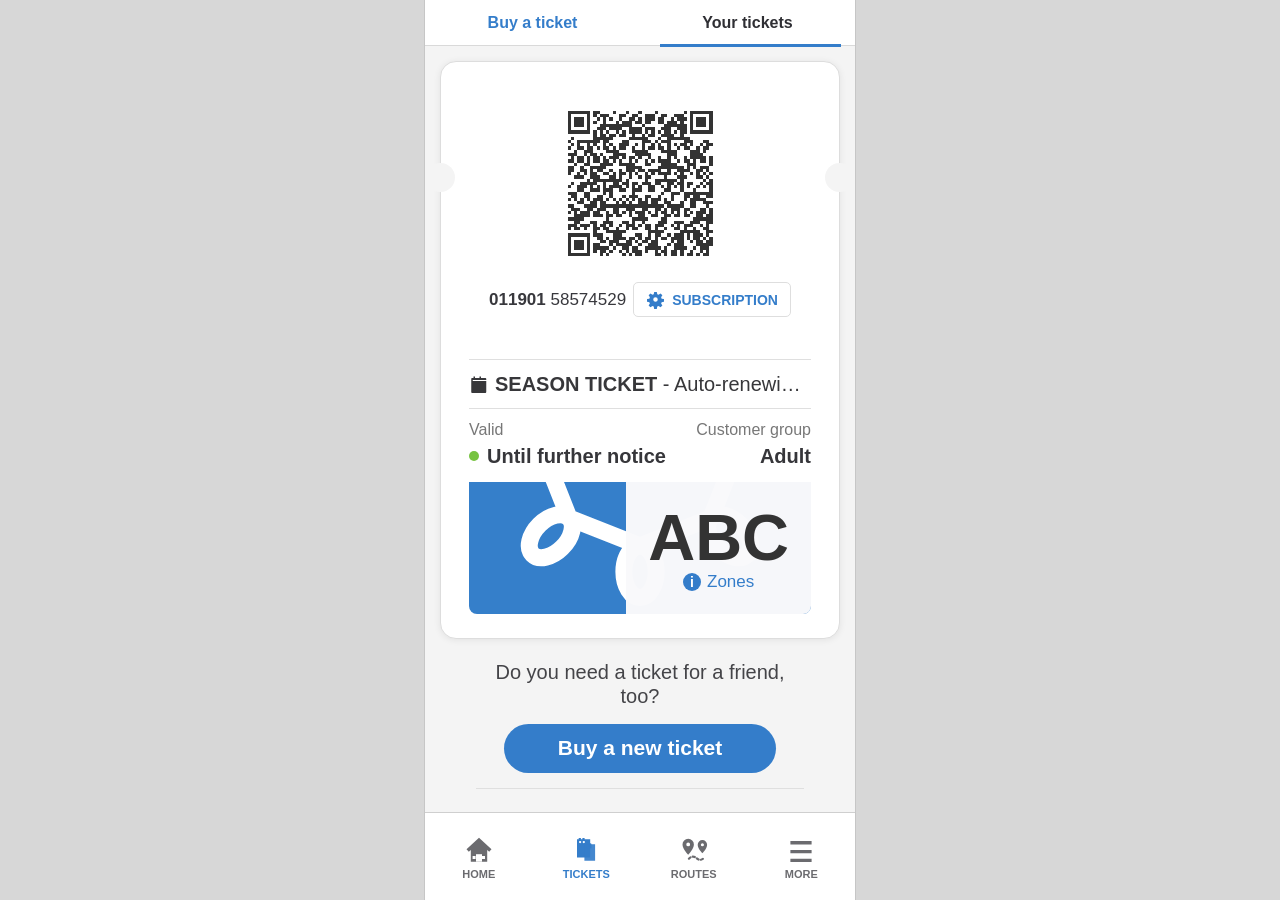
==== index.html @ 48b73ff4 "Add cyan zone color option" ====
<!doctype html>
<html lang="en">
  <head>
    <meta charset="utf-8" />
    <meta name="viewport" content="width=device-width, initial-scale=1" />
    <title>HSL Ticket Mockup</title>
    <meta name="theme-color" content="#f4f4f4" />
    <meta name="apple-mobile-web-app-capable" content="yes" />
    <meta name="apple-mobile-web-app-status-bar-style" content="default" />
    <meta name="apple-mobile-web-app-title" content="HSL" />
    <link rel="manifest" href="./manifest.webmanifest" />
    <link rel="icon" href="./assets/icons/hsl-icon.svg" type="image/svg+xml" />
    <link rel="apple-touch-icon" href="./assets/icons/hsl-icon.svg" />
    <link rel="stylesheet" href="./styles.css" />
  </head>
  <body>
    <div class="app-shell">
      <div class="app-screen" aria-label="HSL ticket app mockup">
        <nav class="ticket-tabs" aria-label="Ticket sections">
          <button type="button" class="tab-button inactive">Buy a ticket</button>
          <button type="button" class="tab-button active">Your tickets</button>
        </nav>

        <main class="content">
          <section class="ticket-card" aria-label="Season ticket">
            <span class="side-notch notch-left" aria-hidden="true"></span>
            <span class="side-notch notch-right" aria-hidden="true"></span>

            <div class="qr-code" id="qrCode" aria-hidden="true"></div>

            <div class="ticket-meta">
              <div class="ticket-number"><strong>011901</strong> 58574529</div>
              <div class="subscription-badge">
                <svg viewBox="0 0 32 32" aria-hidden="true">
                  <path d="M18.2 3.2h-4.4l-.8 4a10.2 10.2 0 0 0-2.1.9L7.5 5.9 4.4 9l2.2 3.4c-.4.7-.7 1.4-.9 2.2l-4 .7v4.4l4 .8c.2.8.5 1.5.9 2.2l-2.2 3.4 3.1 3.1 3.4-2.2c.7.4 1.4.7 2.1.9l.8 4h4.4l.8-4c.7-.2 1.4-.5 2.1-.9l3.4 2.2 3.1-3.1-2.2-3.4c.4-.7.7-1.4.9-2.2l4-.8v-4.4l-4-.7c-.2-.8-.5-1.5-.9-2.2L27.6 9l-3.1-3.1-3.4 2.2c-.7-.4-1.4-.7-2.1-.9l-.8-4Zm-2.2 9a3.8 3.8 0 1 1 0 7.6 3.8 3.8 0 0 1 0-7.6Z" />
                  <circle cx="16" cy="16" r="2.1" class="gear-hole" />
                </svg>
                <span>SUBSCRIPTION</span>
              </div>
            </div>

            <div class="divider"></div>

            <div class="ticket-title">
              <svg viewBox="0 0 24 24" aria-hidden="true">
                <path d="M6 2h2v3H6V2Zm8 0h2v3h-2V2Z" />
                <path d="M4.3 4h17.4c.7 0 1.3.6 1.3 1.3v17.4c0 .7-.6 1.3-1.3 1.3H4.3c-.7 0-1.3-.6-1.3-1.3V5.3C3 4.6 3.6 4 4.3 4Zm1.4 7.2h3v3h-3v-3Zm4.7 0h3v3h-3v-3Zm4.7 0h3v3h-3v-3Zm-9.4 4.5h3v3h-3v-3Zm4.7 0h3v3h-3v-3Zm4.7 0h3v3h-3v-3ZM5 8h18V6.5H5V8Z" />
              </svg>
              <span><strong>SEASON TICKET</strong><span class="title-rest"> - Auto-renewing s...</span></span>
            </div>

            <div class="divider title-divider"></div>

            <div class="details-row">
              <div>
                <p class="label">Valid</p>
                <p class="value status-value"><span></span>Until further notice</p>
              </div>
              <div class="customer">
                <p class="label">Customer group</p>
                <p class="value">Adult</p>
              </div>
            </div>

            <div class="zone-card" id="zoneCard">
              <svg class="zone-pattern" viewBox="0 0 200 200" aria-hidden="true">
                <g class="zone-pattern-spin">
                  <polygon points="100 54 133 67 146 100 133 133 100 146 67 133 54 100 67 67" />
                  <g transform="translate(100 42)">
                    <ellipse rx="7.5" ry="12" />
                  </g>
                  <g transform="translate(141.485 58.515) rotate(45)">
                    <ellipse rx="7.5" ry="12" />
                  </g>
                  <g transform="translate(158 100) rotate(90)">
                    <ellipse rx="7.5" ry="12" />
                  </g>
                  <g transform="translate(141.485 141.485) rotate(135)">
                    <ellipse rx="7.5" ry="12" />
                  </g>
                  <g transform="translate(100 158) rotate(180)">
                    <ellipse rx="7.5" ry="12" />
                  </g>
                  <g transform="translate(58.515 141.485) rotate(225)">
                    <ellipse rx="7.5" ry="12" />
                  </g>
                  <g transform="translate(42 100) rotate(270)">
                    <ellipse rx="7.5" ry="12" />
                  </g>
                  <g transform="translate(58.515 58.515) rotate(315)">
                    <ellipse rx="7.5" ry="12" />
                  </g>
                </g>
              </svg>
              <div class="zone-color-panel">
              </div>
              <div class="zone-copy">
                <div class="zone-letters">ABC</div>
                <div class="zone-label">
                  <span>i</span>
                  Zones
                </div>
              </div>
            </div>
          </section>

          <section class="friend-ticket">
            <p>Do you need a ticket for a friend,<br />too?</p>
            <button type="button">Buy a new ticket</button>
          </section>

          <div class="lower-divider"></div>
          <p class="previous-copy">Previous purchases of tickets</p>
          <a class="purchase-history" href="#" aria-label="Open purchase history">Purchase history ›</a>
          <div class="color-controls" aria-label="Zone background color">
            <button type="button" class="color-button is-selected" data-zone-color="#357fca" aria-label="Blue background"></button>
            <button type="button" class="color-button cyan" data-zone-color="#02b8e5" aria-label="Cyan background"></button>
            <button type="button" class="color-button red" data-zone-color="#d84a3f" aria-label="Red background"></button>
            <button type="button" class="color-button orange" data-zone-color="#f36a25" aria-label="Orange background"></button>
            <button type="button" class="color-button green" data-zone-color="#30a95a" aria-label="Green background"></button>
            <button type="button" class="color-button yellow" data-zone-color="#e8b72e" aria-label="Yellow background"></button>
          </div>
        </main>

        <footer class="bottom-nav" aria-label="Main navigation">
          <button type="button">
            <svg viewBox="0 0 32 32" aria-hidden="true">
              <path d="M3.5 15.3 16 3.8l12.5 11.5-2.3 2.5-2-1.8v11.7H7.8V16l-2 1.8-2.3-2.5Z" />
              <path d="M13 20.2h6v7.5h-6v-7.5Z" class="cutout" />
              <path d="M9.6 22.1h3v3h-3v-3Zm9.4 0h3v3h-3v-3Z" class="cutout" />
            </svg>
            <span>HOME</span>
          </button>
          <button type="button" class="selected">
            <svg viewBox="0 0 32 32" aria-hidden="true">
              <path d="M7 5.3h13.2v18.2H7V5.3Zm3.3 5.3h6.8v2h-6.8v-2Zm0 4.5h6.8v2h-6.8v-2Zm0 4.5h4.7v2h-4.7v-2Z" />
              <path d="M14.4 10.2h10.7v16.5H14.4V10.2Zm2.5 4.1h5.5v1.7h-5.5v-1.7Zm0 3.9h5.5v1.7h-5.5v-1.7Zm0 3.9h3.7v1.7h-3.7v-1.7Z" opacity=".92" />
              <path d="M8.7 4.1h2.2v3.4H8.7V4.1Zm3.7 0h2.2v3.4h-2.2V4.1Z" />
              <circle cx="10.1" cy="8.1" r="1.15" class="cutout" />
              <circle cx="13.8" cy="8.1" r="1.15" class="cutout" />
              <path d="M20.6 10.2v3.3h-3.4" fill="none" stroke="currentColor" stroke-linecap="round" stroke-width="1.7" />
            </svg>
            <span>TICKETS</span>
          </button>
          <button type="button">
            <svg viewBox="0 0 32 32" aria-hidden="true">
              <path d="M10.2 4.8A5.7 5.7 0 0 0 4.5 10.5c0 4.7 5.7 10.2 5.7 10.2s5.7-5.5 5.7-10.2a5.7 5.7 0 0 0-5.7-5.7Zm0 7.5a1.9 1.9 0 1 1 0-3.8 1.9 1.9 0 0 1 0 3.8Zm14.2-6.2a4.7 4.7 0 0 0-4.7 4.7c0 3.9 4.7 8.5 4.7 8.5s4.7-4.6 4.7-8.5a4.7 4.7 0 0 0-4.7-4.7Zm0 6.2a1.55 1.55 0 1 1 0-3.1 1.55 1.55 0 0 1 0 3.1Z" />
              <path d="M10.9 24.7c2.4-2.6 5-2.8 7.6-.5 2.7 2.4 5.4 2.1 8.2-.8" fill="none" stroke="currentColor" stroke-dasharray="2.1 2.4" stroke-linecap="round" stroke-width="2.2" />
            </svg>
            <span>ROUTES</span>
          </button>
          <button type="button">
            <svg viewBox="0 0 32 32" aria-hidden="true">
              <path d="M5.4 7.1h21.2v3.3H5.4V7.1Zm0 8.8h21.2v3.3H5.4v-3.3Zm0 8.8h21.2V28H5.4v-3.3Z" />
            </svg>
            <span>MORE</span>
          </button>
        </footer>
      </div>
    </div>

    <script>
      const qr = document.getElementById("qrCode");
      const size = 45;
      const black = new Set();

      function addFinder(startX, startY) {
        for (let y = 0; y < 7; y += 1) {
          for (let x = 0; x < 7; x += 1) {
            const edge = x === 0 || x === 6 || y === 0 || y === 6;
            const center = x >= 2 && x <= 4 && y >= 2 && y <= 4;
            if (edge || center) black.add(`${startX + x},${startY + y}`);
          }
        }
      }

      addFinder(0, 0);
      addFinder(size - 7, 0);
      addFinder(0, size - 7);

      for (let y = 0; y < size; y += 1) {
        for (let x = 0; x < size; x += 1) {
          const nearFinder =
            (x < 8 && y < 8) ||
            (x > size - 9 && y < 8) ||
            (x < 8 && y > size - 9);
          if (!nearFinder) {
            const value = (x * 17 + y * 31 + x * y * 7 + (x % 5) * 13 + (y % 7) * 11) % 29;
            if (value < 13 || (x + y) % 9 === 0 || (x * y) % 23 === 3 || (x * 3 + y * 5) % 31 === 4) {
              black.add(`${x},${y}`);
            }
          }
          const cell = document.createElement("span");
          if (black.has(`${x},${y}`)) cell.className = "is-dark";
          qr.appendChild(cell);
        }
      }

      const colorButtons = Array.from(document.querySelectorAll(".color-button"));
      const zoneColorStorageKey = "hsl-zone-color";
      const zoneColorAliases = {
        "#eb6e34": "#f36a25"
      };

      function loadZoneColor() {
        try {
          return localStorage.getItem(zoneColorStorageKey);
        } catch (error) {
          return null;
        }
      }

      function saveZoneColor(color) {
        try {
          localStorage.setItem(zoneColorStorageKey, color);
        } catch (error) {
          // Ignore storage failures; the color switcher still works for the current session.
        }
      }

      function applyZoneColor(button, shouldSave = true) {
        const color = button.dataset.zoneColor;
        document.documentElement.style.setProperty("--zone-color", color);
        colorButtons.forEach((item) => item.classList.remove("is-selected"));
        button.classList.add("is-selected");
        if (shouldSave) saveZoneColor(color);
      }

      const savedZoneColor = loadZoneColor();
      const normalizedSavedZoneColor = zoneColorAliases[savedZoneColor] || savedZoneColor;
      const savedColorButton = colorButtons.find((button) => button.dataset.zoneColor === normalizedSavedZoneColor);
      if (savedColorButton) applyZoneColor(savedColorButton, normalizedSavedZoneColor !== savedZoneColor);

      colorButtons.forEach((button) => {
        button.addEventListener("click", () => applyZoneColor(button));
      });

      if ("serviceWorker" in navigator && location.protocol !== "file:") {
        window.addEventListener("load", () => {
          navigator.serviceWorker.register("./service-worker.js", { updateViaCache: "none" }).then((registration) => {
            registration.update();
          });
        });
      }
    </script>
  </body>
</html>
---- styles.css ----
* {
  box-sizing: border-box;
}

:root {
  --zone-color: #357fca;
  --zone-pattern-size: min(430px, 100vw);
}

html,
body {
  margin: 0;
  min-height: 100%;
}

body {
  background: #d7d7d7;
  color: #353538;
  font-family: -apple-system, BlinkMacSystemFont, "Segoe UI", Arial, Helvetica, sans-serif;
}

button {
  border: 0;
  font: inherit;
}

.app-shell {
  min-height: 100vh;
  display: flex;
  justify-content: center;
  align-items: stretch;
}

.app-screen {
  position: relative;
  width: min(100vw, 430px);
  height: 100vh;
  height: 100dvh;
  overflow: hidden;
  background: #f4f4f4;
  box-shadow: 0 0 0 1px rgba(0, 0, 0, 0.08);
}

.ticket-tabs {
  position: relative;
  z-index: 2;
  height: 46px;
  display: grid;
  grid-template-columns: 1fr 1fr;
  align-items: end;
  border-bottom: 1px solid #d9d9d9;
  background: #fff;
}

.tab-button {
  height: 46px;
  display: flex;
  align-items: center;
  justify-content: center;
  padding-top: 1px;
  background: transparent;
  color: #2f2f34;
  font-size: 16px;
  font-weight: 800;
}

.tab-button.inactive {
  color: #347dca;
}

.tab-button.active {
  position: relative;
}

.tab-button.active::after {
  content: "";
  position: absolute;
  right: 14px;
  bottom: -1px;
  left: 20px;
  height: 3px;
  background: #347dca;
}

.content {
  height: calc(100% - 46px);
  overflow-y: auto;
  padding: 15px 15px 146px;
  background: #f4f4f4;
  scrollbar-color: #8a8a8a transparent;
  scrollbar-width: thin;
}

.ticket-card {
  position: relative;
  padding: 49px 28px 24px;
  border: 1px solid #ddd;
  border-radius: 16px;
  background: #fff;
  box-shadow: 0 1px 7px rgba(0, 0, 0, 0.08);
}

.side-notch {
  position: absolute;
  top: 101px;
  z-index: 2;
  width: 29px;
  height: 29px;
  border-radius: 50%;
  background: #f4f4f4;
}

.side-notch::before {
  display: none;
}

.notch-left {
  left: -15px;
}

.notch-right {
  right: -15px;
}

.qr-code {
  width: 145px;
  height: 145px;
  display: grid;
  grid-template-columns: repeat(45, 1fr);
  grid-template-rows: repeat(45, 1fr);
  margin: 0 auto 26px;
  background: #fff;
}

.qr-code span {
  background: #fff;
}

.qr-code .is-dark {
  background: #333;
}

.ticket-meta {
  display: flex;
  align-items: center;
  justify-content: center;
  gap: 7px;
  margin-bottom: 42px;
}

.ticket-number {
  white-space: nowrap;
  color: #38383d;
  font-size: 17px;
  line-height: 1;
}

.ticket-number strong {
  font-weight: 900;
}

.subscription-badge {
  height: 35px;
  min-width: 148px;
  display: inline-flex;
  align-items: center;
  justify-content: center;
  gap: 7px;
  padding: 0 12px;
  border: 1px solid #dedede;
  border-radius: 5px;
  color: #347dca;
  font-size: 14px;
  font-weight: 900;
  letter-spacing: 0;
}

.subscription-badge svg {
  width: 19px;
  height: 19px;
  fill: currentColor;
}

.subscription-badge .gear-hole {
  fill: #fff;
}

.divider,
.lower-divider {
  height: 1px;
  background: #dfdfdf;
}

.ticket-title {
  height: 48px;
  display: flex;
  align-items: center;
  gap: 8px;
  overflow: hidden;
  color: #37373a;
  background: #fff;
  font-size: 20px;
  font-weight: 400;
  white-space: nowrap;
}

.ticket-title svg {
  width: 18px;
  height: 18px;
  flex: 0 0 auto;
  fill: currentColor;
}

.ticket-title span {
  min-width: 0;
  overflow: hidden;
  text-overflow: ellipsis;
  background: transparent;
}

.ticket-title strong {
  font-weight: 900;
}

.ticket-title .title-rest {
  font-weight: 400;
}

.title-divider {
  margin-bottom: 12px;
}

.details-row {
  display: grid;
  grid-template-columns: 1fr 118px;
  align-items: start;
  margin-bottom: 14px;
}

.label {
  margin: 0 0 5px;
  color: #777;
  font-size: 16px;
  line-height: 1.1;
}

.value {
  margin: 0;
  color: #36363a;
  font-size: 20px;
  font-weight: 800;
  line-height: 1.2;
}

.status-value {
  display: flex;
  align-items: center;
  gap: 8px;
}

.status-value span {
  width: 10px;
  height: 10px;
  flex: 0 0 auto;
  border-radius: 50%;
  background: #76c340;
}

.customer {
  text-align: right;
}

.zone-card {
  position: relative;
  height: 132px;
  display: grid;
  grid-template-columns: 46% 54%;
  overflow: hidden;
  border-radius: 0 0 8px 8px;
  background: var(--zone-color);
}

.zone-color-panel {
  position: relative;
  z-index: 2;
}

.zone-pattern {
  position: absolute;
  z-index: 1;
  left: 50%;
  top: calc(var(--zone-pattern-size) * -0.58);
  width: var(--zone-pattern-size);
  height: var(--zone-pattern-size);
  transform: translateX(-50%);
  overflow: visible;
  fill: none;
  stroke: #fff;
  stroke-linecap: round;
  stroke-linejoin: round;
  stroke-width: 17;
}

.zone-pattern polygon,
.zone-pattern ellipse {
  vector-effect: non-scaling-stroke;
}

.zone-pattern-spin {
  transform-origin: 100px 100px;
  animation: zone-spin 7s linear infinite;
}

@keyframes zone-spin {
  to {
    transform: rotate(360deg);
  }
}

.zone-copy {
  position: relative;
  z-index: 2;
  display: flex;
  flex-direction: column;
  align-items: center;
  justify-content: center;
  overflow: hidden;
  background: rgba(249, 249, 251, 0.985);
}

.zone-letters {
  position: relative;
  z-index: 1;
  margin-top: 6px;
  color: #333;
  font-family: "SF Pro Rounded", ui-rounded, "Arial Rounded MT Bold", "Trebuchet MS", Arial, sans-serif;
  font-size: 65px;
  font-weight: 800;
  line-height: 0.9;
  letter-spacing: 0;
}

.zone-label {
  position: relative;
  z-index: 1;
  display: flex;
  align-items: center;
  gap: 6px;
  margin-top: 4px;
  color: #347dca;
  font-size: 17px;
  font-weight: 400;
}

.zone-label span {
  width: 18px;
  height: 18px;
  display: inline-grid;
  place-items: center;
  border-radius: 50%;
  background: #347dca;
  color: #fff;
  font-size: 14px;
  font-weight: 900;
  line-height: 1;
}

.friend-ticket {
  padding: 21px 10px 8px;
  text-align: center;
}

.friend-ticket p {
  margin: 0 0 16px;
  color: #444448;
  font-size: 20px;
  line-height: 1.2;
}

.friend-ticket button {
  width: min(272px, 80%);
  height: 49px;
  border-radius: 25px;
  background: #347dca;
  color: #fff;
  font-size: 21px;
  font-weight: 800;
}

.lower-divider {
  width: 82%;
  margin: 7px auto 0;
}

.previous-copy {
  margin: 22px 0 0;
  color: #444448;
  text-align: center;
  font-size: 20px;
  line-height: 1.2;
}

.purchase-history {
  display: block;
  margin: 18px 0 22px;
  color: #0786c8;
  text-align: center;
  text-decoration: none;
  font-size: 24px;
  font-weight: 800;
  line-height: 1.2;
}

.color-controls {
  display: flex;
  justify-content: center;
  gap: 14px;
  margin: 0 0 96px;
}

.color-button {
  width: 34px;
  height: 34px;
  border: 3px solid #fff;
  border-radius: 50%;
  background: #357fca;
  box-shadow: 0 0 0 1px #d4d4d4;
}

.color-button.red {
  background: #d84a3f;
}

.color-button.cyan {
  background: #02b8e5;
}

.color-button.orange {
  background: #f36a25;
}

.color-button.green {
  background: #30a95a;
}

.color-button.yellow {
  background: #e8b72e;
}

.color-button.is-selected {
  box-shadow: 0 0 0 3px #347dca;
}

.bottom-nav {
  position: absolute;
  z-index: 4;
  right: 0;
  bottom: 0;
  left: 0;
  height: 88px;
  display: grid;
  grid-template-columns: repeat(4, 1fr);
  border-top: 1px solid #cfcfcf;
  background: #fff;
}

.bottom-nav button {
  display: flex;
  flex-direction: column;
  align-items: center;
  justify-content: center;
  gap: 2px;
  background: transparent;
  color: #6b6b6f;
  font-size: 11px;
  font-weight: 900;
  letter-spacing: 0;
}

.bottom-nav svg {
  width: 32px;
  height: 32px;
  fill: currentColor;
}

.bottom-nav .selected {
  color: #347dca;
}

.bottom-nav .cutout {
  fill: #fff;
}

@media (max-width: 390px) {
  .ticket-card {
    padding-left: 22px;
    padding-right: 22px;
  }

  .ticket-meta {
    gap: 5px;
  }

  .ticket-number {
    font-size: 15px;
  }

  .subscription-badge {
    min-width: 137px;
    padding: 0 8px;
    font-size: 12px;
  }

  .ticket-title {
    font-size: 18px;
  }

  .value {
    font-size: 18px;
  }
}
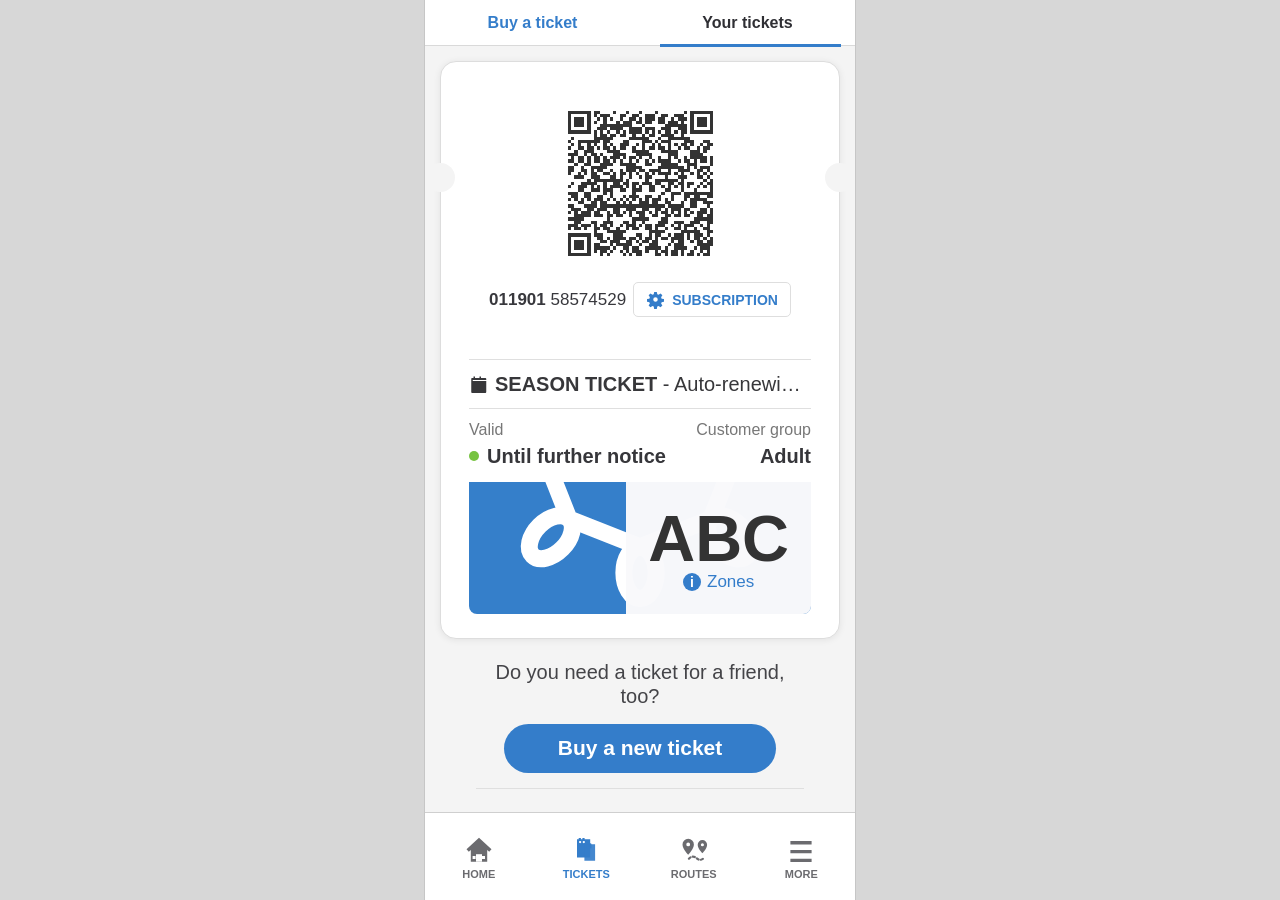
==== commit 577f18d8: "Optimize ticket animation performance" ====
--- a/index.html
+++ b/index.html
@@ -64,7 +64,7 @@
 
             <div class="zone-card" id="zoneCard">
               <svg class="zone-pattern" viewBox="0 0 200 200" aria-hidden="true">
-                <g class="zone-pattern-spin">
+                <g>
                   <polygon points="100 54 133 67 146 100 133 133 100 146 67 133 54 100 67 67" />
                   <g transform="translate(100 42)">
                     <ellipse rx="7.5" ry="12" />
@@ -178,6 +178,7 @@
       addFinder(size - 7, 0);
       addFinder(0, size - 7);
 
+      const qrPath = [];
       for (let y = 0; y < size; y += 1) {
         for (let x = 0; x < size; x += 1) {
           const nearFinder =
@@ -190,11 +191,18 @@
               black.add(`${x},${y}`);
             }
           }
-          const cell = document.createElement("span");
-          if (black.has(`${x},${y}`)) cell.className = "is-dark";
-          qr.appendChild(cell);
-        }
-      }
+          if (black.has(`${x},${y}`)) qrPath.push(`M${x} ${y}h1v1h-1z`);
+        }
+      }
+
+      const qrSvg = document.createElementNS("http://www.w3.org/2000/svg", "svg");
+      const qrShape = document.createElementNS("http://www.w3.org/2000/svg", "path");
+      qrSvg.setAttribute("viewBox", `0 0 ${size} ${size}`);
+      qrSvg.setAttribute("aria-hidden", "true");
+      qrSvg.setAttribute("focusable", "false");
+      qrShape.setAttribute("d", qrPath.join(""));
+      qrSvg.appendChild(qrShape);
+      qr.appendChild(qrSvg);
 
       const colorButtons = Array.from(document.querySelectorAll(".color-button"));
       const zoneColorStorageKey = "hsl-zone-color";
--- a/styles.css
+++ b/styles.css
@@ -125,19 +125,19 @@
 .qr-code {
   width: 145px;
   height: 145px;
-  display: grid;
-  grid-template-columns: repeat(45, 1fr);
-  grid-template-rows: repeat(45, 1fr);
   margin: 0 auto 26px;
   background: #fff;
 }
 
-.qr-code span {
-  background: #fff;
-}
-
-.qr-code .is-dark {
-  background: #333;
+.qr-code svg {
+  width: 100%;
+  height: 100%;
+  display: block;
+  shape-rendering: crispEdges;
+}
+
+.qr-code path {
+  fill: #333;
 }
 
 .ticket-meta {
@@ -276,6 +276,7 @@
   display: grid;
   grid-template-columns: 46% 54%;
   overflow: hidden;
+  contain: paint;
   border-radius: 0 0 8px 8px;
   background: var(--zone-color);
 }
@@ -292,13 +293,19 @@
   top: calc(var(--zone-pattern-size) * -0.58);
   width: var(--zone-pattern-size);
   height: var(--zone-pattern-size);
-  transform: translateX(-50%);
+  transform: translate3d(-50%, 0, 0) rotate(0turn);
+  transform-box: fill-box;
+  transform-origin: 50% 50%;
+  will-change: transform;
+  backface-visibility: hidden;
+  pointer-events: none;
   overflow: visible;
   fill: none;
   stroke: #fff;
   stroke-linecap: round;
   stroke-linejoin: round;
   stroke-width: 17;
+  animation: zone-spin 7s linear infinite;
 }
 
 .zone-pattern polygon,
@@ -306,14 +313,15 @@
   vector-effect: non-scaling-stroke;
 }
 
-.zone-pattern-spin {
-  transform-origin: 100px 100px;
-  animation: zone-spin 7s linear infinite;
-}
-
 @keyframes zone-spin {
   to {
-    transform: rotate(360deg);
+    transform: translate3d(-50%, 0, 0) rotate(1turn);
+  }
+}
+
+@media (prefers-reduced-motion: reduce) {
+  .zone-pattern {
+    animation: none;
   }
 }
 
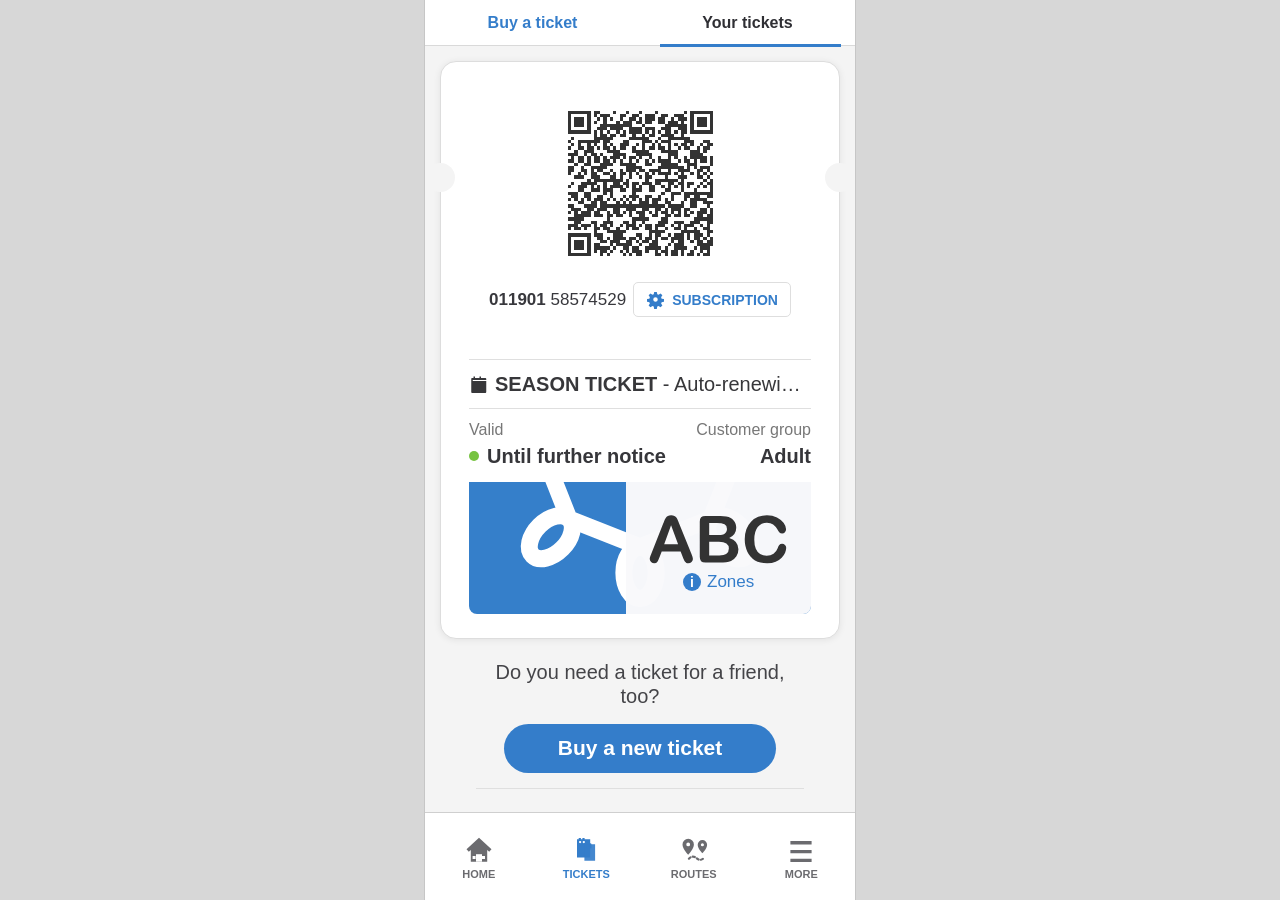
==== commit 28d3be8b: "Render zone letters consistently across devices" ====
--- a/index.html
+++ b/index.html
@@ -8,10 +8,10 @@
     <meta name="apple-mobile-web-app-capable" content="yes" />
     <meta name="apple-mobile-web-app-status-bar-style" content="default" />
     <meta name="apple-mobile-web-app-title" content="HSL" />
-    <link rel="manifest" href="./manifest.webmanifest" />
+    <link rel="manifest" href="./manifest.webmanifest?v=20" />
     <link rel="icon" href="./assets/icons/hsl-icon.svg" type="image/svg+xml" />
     <link rel="apple-touch-icon" href="./assets/icons/hsl-icon.svg" />
-    <link rel="stylesheet" href="./styles.css" />
+    <link rel="stylesheet" href="./styles.css?v=20" />
   </head>
   <body>
     <div class="app-shell">
@@ -95,7 +95,11 @@
               <div class="zone-color-panel">
               </div>
               <div class="zone-copy">
-                <div class="zone-letters">ABC</div>
+                <svg class="zone-letters" viewBox="0 0 141.616 48.115" role="img" aria-label="ABC">
+                  <path fill="currentColor" d="M34.849 42.053L32.627 36.213L13.711 36.213L11.489 42.180Q10.188 45.671 9.268 46.893Q8.347 48.115 6.252 48.115Q4.475 48.115 3.110 46.814Q1.746 45.513 1.746 43.862Q1.746 42.910 2.063 41.895Q2.380 40.879 3.110 39.070L15.012 8.855Q15.520 7.554 16.234 5.729Q16.948 3.904 17.758 2.698Q18.567 1.492 19.884 0.746Q21.201 0.000 23.137 0.000Q25.105 0.000 26.422 0.746Q27.739 1.492 28.549 2.666Q29.358 3.840 29.913 5.189Q30.469 6.538 31.326 8.792L43.481 38.816Q44.910 42.244 44.910 43.799Q44.910 45.417 43.561 46.766Q42.212 48.115 40.308 48.115Q39.197 48.115 38.403 47.719Q37.610 47.322 37.070 46.639Q36.531 45.957 35.912 44.545Q35.293 43.132 34.849 42.053ZM16.187 29.136L30.088 29.136L23.074 9.934Z" />
+                  <path fill="currentColor" d="M71.697 47.322L57.478 47.322Q54.399 47.322 53.082 45.941Q51.765 44.561 51.765 41.545L51.765 6.570Q51.765 3.491 53.114 2.142Q54.463 0.793 57.478 0.793L72.554 0.793Q75.886 0.793 78.330 1.206Q80.774 1.619 82.710 2.793Q84.360 3.777 85.630 5.284Q86.899 6.792 87.566 8.617Q88.232 10.442 88.232 12.473Q88.232 19.456 81.250 22.693Q90.422 25.613 90.422 34.055Q90.422 37.959 88.423 41.085Q86.423 44.211 83.027 45.703Q80.901 46.592 78.140 46.957Q75.378 47.322 71.697 47.322ZM70.999 26.660L61.191 26.660L61.191 40.244L71.316 40.244Q80.869 40.244 80.869 33.357Q80.869 29.834 78.394 28.247Q75.918 26.660 70.999 26.660ZM61.191 7.871L61.191 19.900L69.824 19.900Q73.347 19.900 75.267 19.233Q77.188 18.567 78.203 16.694Q78.997 15.361 78.997 13.711Q78.997 10.188 76.489 9.030Q73.982 7.871 68.840 7.871Z" />
+                  <path fill="currentColor" d="M138.220 32.627Q138.220 34.849 137.125 37.435Q136.030 40.022 133.682 42.513Q131.333 45.005 127.683 46.560Q124.033 48.115 119.177 48.115Q115.496 48.115 112.480 47.417Q109.465 46.719 107.006 45.243Q104.546 43.767 102.483 41.355Q100.642 39.165 99.341 36.451Q98.040 33.738 97.389 30.659Q96.738 27.581 96.738 24.121Q96.738 18.503 98.373 14.060Q100.007 9.617 103.054 6.459Q106.101 3.301 110.195 1.650Q114.290 0.000 118.923 0.000Q124.573 0.000 128.984 2.253Q133.396 4.507 135.745 7.823Q138.093 11.140 138.093 14.092Q138.093 15.710 136.951 16.948Q135.808 18.186 134.189 18.186Q132.380 18.186 131.476 17.329Q130.571 16.472 129.460 14.377Q127.620 10.918 125.128 9.204Q122.637 7.490 118.987 7.490Q113.179 7.490 109.735 11.902Q106.292 16.313 106.292 24.438Q106.292 29.866 107.815 33.468Q109.338 37.070 112.131 38.848Q114.924 40.625 118.669 40.625Q122.732 40.625 125.541 38.610Q128.350 36.594 129.778 32.690Q130.381 30.850 131.270 29.691Q132.158 28.533 134.126 28.533Q135.808 28.533 137.014 29.707Q138.220 30.881 138.220 32.627Z" />
+                </svg>
                 <div class="zone-label">
                   <span>i</span>
                   Zones
@@ -115,9 +119,12 @@
           <div class="color-controls" aria-label="Zone background color">
             <button type="button" class="color-button is-selected" data-zone-color="#357fca" aria-label="Blue background"></button>
             <button type="button" class="color-button cyan" data-zone-color="#02b8e5" aria-label="Cyan background"></button>
+            <button type="button" class="color-button magenta" data-zone-color="#dc0451" aria-label="Magenta background"></button>
+            <button type="button" class="color-button purple" data-zone-color="#8c4798" aria-label="Purple background"></button>
             <button type="button" class="color-button red" data-zone-color="#d84a3f" aria-label="Red background"></button>
             <button type="button" class="color-button orange" data-zone-color="#f36a25" aria-label="Orange background"></button>
             <button type="button" class="color-button green" data-zone-color="#30a95a" aria-label="Green background"></button>
+            <button type="button" class="color-button bright-yellow" data-zone-color="#fed200" aria-label="Bright yellow background"></button>
             <button type="button" class="color-button yellow" data-zone-color="#e8b72e" aria-label="Yellow background"></button>
           </div>
         </main>
@@ -245,7 +252,7 @@
 
       if ("serviceWorker" in navigator && location.protocol !== "file:") {
         window.addEventListener("load", () => {
-          navigator.serviceWorker.register("./service-worker.js", { updateViaCache: "none" }).then((registration) => {
+          navigator.serviceWorker.register("./service-worker.js?v=20", { updateViaCache: "none" }).then((registration) => {
             registration.update();
           });
         });
--- a/styles.css
+++ b/styles.css
@@ -339,13 +339,12 @@
 .zone-letters {
   position: relative;
   z-index: 1;
+  width: 141.616px;
+  height: 58.5px;
+  display: block;
+  flex: 0 0 auto;
   margin-top: 6px;
   color: #333;
-  font-family: "SF Pro Rounded", ui-rounded, "Arial Rounded MT Bold", "Trebuchet MS", Arial, sans-serif;
-  font-size: 65px;
-  font-weight: 800;
-  line-height: 0.9;
-  letter-spacing: 0;
 }
 
 .zone-label {
@@ -421,8 +420,9 @@
 
 .color-controls {
   display: flex;
-  justify-content: center;
-  gap: 14px;
+  flex-wrap: wrap;
+  justify-content: center;
+  gap: 12px clamp(6px, 2vw, 10px);
   margin: 0 0 96px;
 }
 
@@ -443,12 +443,24 @@
   background: #02b8e5;
 }
 
+.color-button.magenta {
+  background: #dc0451;
+}
+
+.color-button.purple {
+  background: #8c4798;
+}
+
 .color-button.orange {
   background: #f36a25;
 }
 
 .color-button.green {
   background: #30a95a;
+}
+
+.color-button.bright-yellow {
+  background: #fed200;
 }
 
 .color-button.yellow {
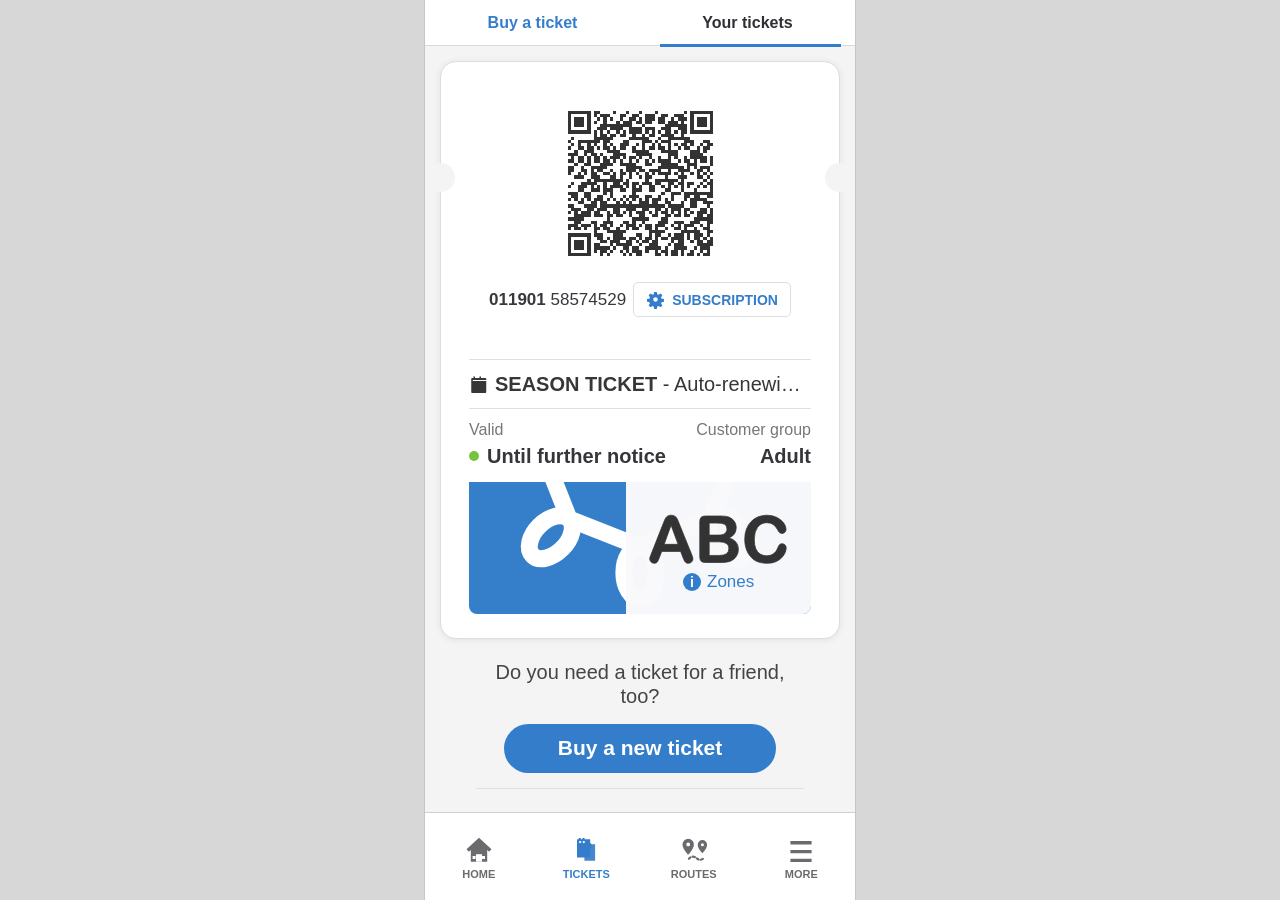
==== commit 5d83d4fa: "Increase zone letter visual weight" ====
--- a/index.html
+++ b/index.html
@@ -8,10 +8,10 @@
     <meta name="apple-mobile-web-app-capable" content="yes" />
     <meta name="apple-mobile-web-app-status-bar-style" content="default" />
     <meta name="apple-mobile-web-app-title" content="HSL" />
-    <link rel="manifest" href="./manifest.webmanifest?v=20" />
+    <link rel="manifest" href="./manifest.webmanifest?v=21" />
     <link rel="icon" href="./assets/icons/hsl-icon.svg" type="image/svg+xml" />
     <link rel="apple-touch-icon" href="./assets/icons/hsl-icon.svg" />
-    <link rel="stylesheet" href="./styles.css?v=20" />
+    <link rel="stylesheet" href="./styles.css?v=21" />
   </head>
   <body>
     <div class="app-shell">
@@ -252,7 +252,7 @@
 
       if ("serviceWorker" in navigator && location.protocol !== "file:") {
         window.addEventListener("load", () => {
-          navigator.serviceWorker.register("./service-worker.js?v=20", { updateViaCache: "none" }).then((registration) => {
+          navigator.serviceWorker.register("./service-worker.js?v=21", { updateViaCache: "none" }).then((registration) => {
             registration.update();
           });
         });
--- a/styles.css
+++ b/styles.css
@@ -345,6 +345,14 @@
   flex: 0 0 auto;
   margin-top: 6px;
   color: #333;
+  overflow: visible;
+}
+
+.zone-letters path {
+  stroke: currentColor;
+  stroke-width: 0.75px;
+  stroke-linejoin: round;
+  paint-order: stroke fill;
 }
 
 .zone-label {
